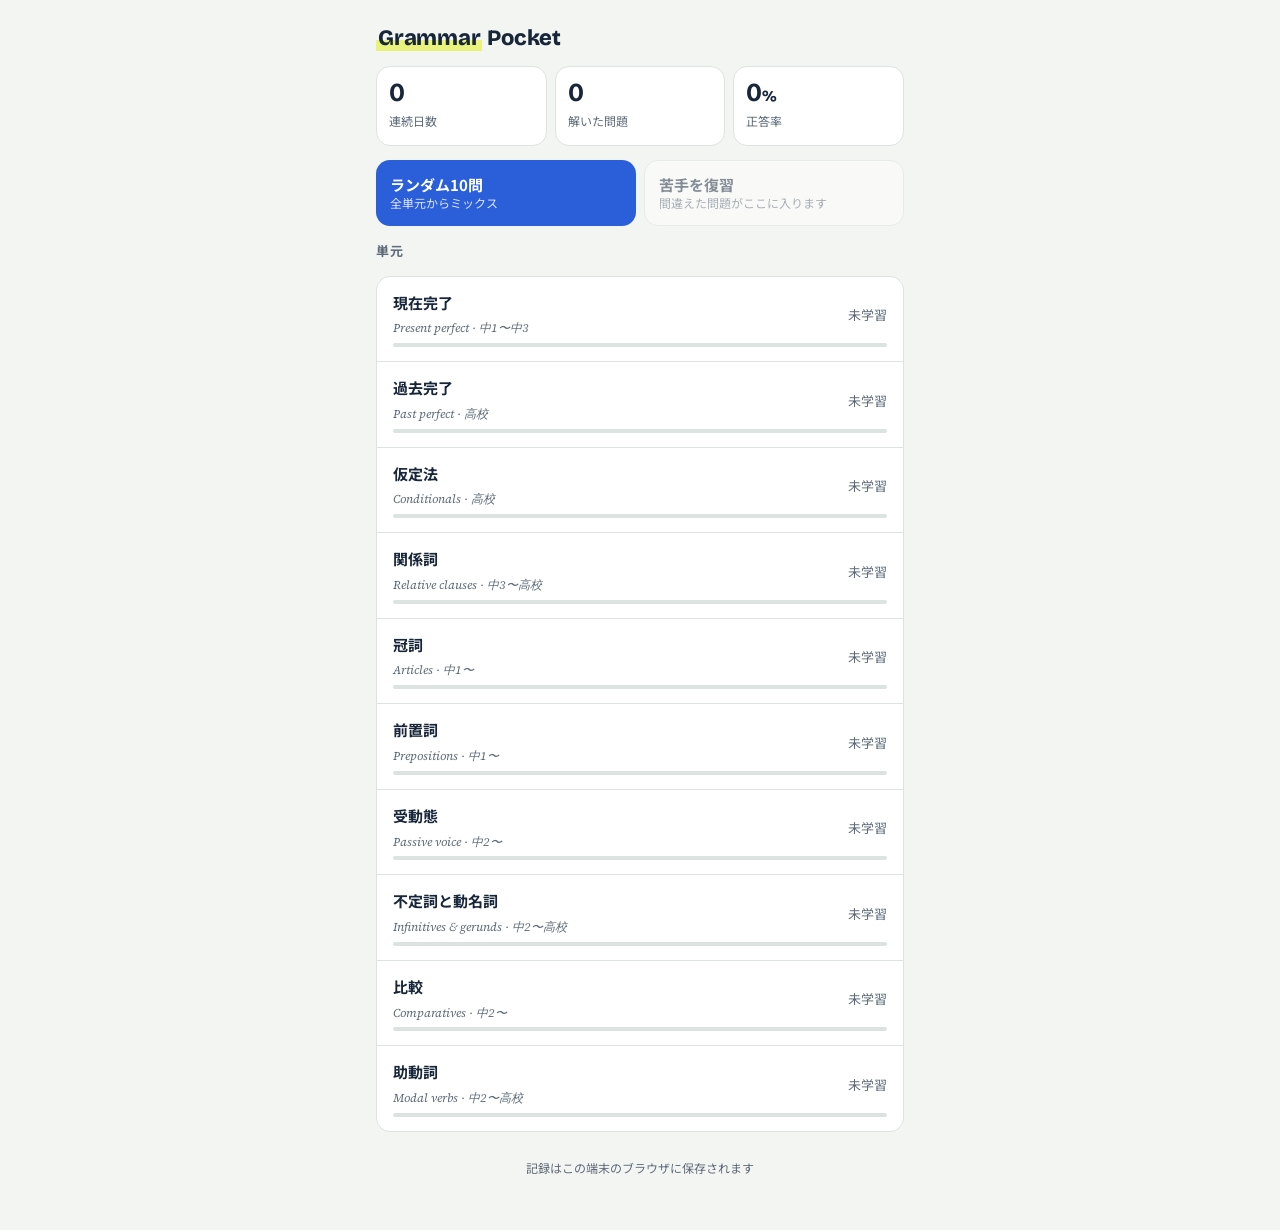
==== index.html @ bdac9055 "Add Grammar Pocket: iPhone English grammar study web app PWA with 10 grammar topics, lessons, 4-choi" ====
<!doctype html>
<html lang="ja">
<head>
<meta charset="utf-8">
<meta name="viewport" content="width=device-width, initial-scale=1, viewport-fit=cover">
<title>Grammar Pocket</title>
<meta name="claude:viewport-fit-sides" content="cover">
<meta name="apple-mobile-web-app-capable" content="yes">
<meta name="mobile-web-app-capable" content="yes">
<meta name="apple-mobile-web-app-status-bar-style" content="default">
<meta name="apple-mobile-web-app-title" content="Grammar">
<meta name="theme-color" content="#f3f5f2">
<link rel="manifest" href="manifest.webmanifest">
<link rel="apple-touch-icon" href="icons/icon-180.png">
<link rel="preconnect" href="https://fonts.googleapis.com">
<link rel="stylesheet" href="https://fonts.googleapis.com/css2?family=Bricolage+Grotesque:opsz,wght@12..96,600;12..96,800&family=Noto+Sans+JP:wght@400;500;700&family=Source+Serif+4:ital,wght@0,500;1,500&display=swap">
<style>
/* Layout: one narrow column, a notebook page — sticky top bar, stacked cards, thumb-sized answer buttons */
:root {
  --bg: #f3f5f2;
  --paper: #ffffff;
  --ink: #18263a;
  --muted: #5d6b78;
  --line: #dde3e0;
  --accent: #2b5fd9;
  --marker: #e9f27a;
  --ok: #1f8a4c;
  --ok-bg: #e3f4ea;
  --ng: #c23a32;
  --ng-bg: #fbe6e4;
  --font-display: "Bricolage Grotesque", "Avenir Next", system-ui, sans-serif;
  --font-body: "Noto Sans JP", "Hiragino Sans", "Hiragino Kaku Gothic ProN", system-ui, sans-serif;
  --font-example: "Source Serif 4", "Georgia", "Times New Roman", serif;
  --radius: 14px;
}
@media (prefers-color-scheme: dark) {
  :root:not([data-theme="light"]) {
    --bg: #11161d; --paper: #19212b; --ink: #e8edf2; --muted: #9aa8b5; --line: #2a3542;
    --accent: #7ea2ff; --marker: #5d6420; --ok: #5fd08f; --ok-bg: #173226; --ng: #ff8b80; --ng-bg: #3a1d1b;
    color-scheme: dark;
  }
}
:root[data-theme="dark"] {
  --bg: #11161d; --paper: #19212b; --ink: #e8edf2; --muted: #9aa8b5; --line: #2a3542;
  --accent: #7ea2ff; --marker: #5d6420; --ok: #5fd08f; --ok-bg: #173226; --ng: #ff8b80; --ng-bg: #3a1d1b;
  color-scheme: dark;
}
* { box-sizing: border-box; }
html, body { margin: 0; }
:root { padding-top: env(safe-area-inset-top, 0px); padding-bottom: env(safe-area-inset-bottom, 0px); }
body {
  background: var(--bg); color: var(--ink);
  font: 15px/1.65 var(--font-body);
  -webkit-text-size-adjust: 100%;
  -webkit-tap-highlight-color: transparent;
}
body::before {
  content: ""; position: fixed; inset: 0 0 auto; height: env(safe-area-inset-top, 0px); z-index: 10; background: var(--bg);
}
.wrap {
  max-width: 560px; margin: 0 auto;
  padding-left: max(16px, env(safe-area-inset-left, 0px));
  padding-right: max(16px, env(safe-area-inset-right, 0px));
  padding-block: 8px 40px;
}
header.bar {
  position: sticky; top: env(safe-area-inset-top, 0px); z-index: 5;
  background: var(--bg);
  display: flex; align-items: center; gap: 10px;
  padding-block: 12px 10px;
}
.brand { font-family: var(--font-display); font-weight: 800; font-size: 22px; letter-spacing: -0.01em; margin: 0; flex: 1; min-width: 0; }
.brand span { background: linear-gradient(transparent 58%, var(--marker) 58%); padding: 0 2px; }
button { font: inherit; color: inherit; cursor: pointer; }
button:focus-visible { outline: 3px solid var(--accent); outline-offset: 2px; }
.icon-btn {
  border: 1px solid var(--line); background: var(--paper); border-radius: 999px;
  height: 38px; min-width: 38px; padding: 0 14px; font-size: 14px; font-weight: 500;
}
h2 { font-family: var(--font-display); font-weight: 800; font-size: 26px; line-height: 1.2; margin: 0; text-wrap: balance; }
h3 { font-size: 13px; letter-spacing: 0.08em; text-transform: uppercase; color: var(--muted); margin: 0; font-weight: 700; }
.stack { display: flex; flex-direction: column; gap: 14px; }
.card { background: var(--paper); border: 1px solid var(--line); border-radius: var(--radius); padding: 16px; }

/* home */
.stats { display: grid; grid-template-columns: repeat(3, 1fr); gap: 8px; }
.stat { background: var(--paper); border: 1px solid var(--line); border-radius: var(--radius); padding: 12px; }
.stat b { display: block; font-family: var(--font-display); font-size: 26px; line-height: 1.1; font-variant-numeric: tabular-nums; }
.stat small { color: var(--muted); font-size: 12px; }
.actions { display: grid; grid-template-columns: 1fr 1fr; gap: 8px; }
.primary {
  border: 0; border-radius: var(--radius); padding: 14px; font-weight: 700; font-size: 15px;
  background: var(--accent); color: #fff; text-align: left; line-height: 1.35;
}
:root[data-theme="dark"] .primary { color: #0d1420; }
@media (prefers-color-scheme: dark) { :root:not([data-theme="light"]) .primary { color: #0d1420; } }
.primary small { display: block; font-weight: 400; font-size: 12px; opacity: 0.85; }
.secondary {
  border: 1px solid var(--line); border-radius: var(--radius); padding: 14px; font-weight: 700; font-size: 15px;
  background: var(--paper); text-align: left; line-height: 1.35;
}
.secondary small { display: block; font-weight: 400; font-size: 12px; color: var(--muted); }
.secondary:disabled { opacity: 0.5; cursor: default; }
.topics { display: flex; flex-direction: column; border: 1px solid var(--line); border-radius: var(--radius); background: var(--paper); overflow: hidden; }
.topic {
  display: grid; grid-template-columns: 1fr auto; gap: 4px 12px; align-items: center;
  border: 0; border-top: 1px solid var(--line); background: none; text-align: left; padding: 14px 16px;
}
.topic:first-child { border-top: 0; }
.topic .t { font-weight: 700; min-width: 0; }
.topic .en { color: var(--muted); font-size: 12px; font-family: var(--font-example); font-style: italic; }
.topic .score { font-variant-numeric: tabular-nums; font-size: 13px; color: var(--muted); grid-row: span 2; text-align: right; }
.meter { grid-column: 1 / -1; height: 4px; border-radius: 4px; background: var(--line); overflow: hidden; }
.meter i { display: block; height: 100%; background: var(--ok); }
.pill { display: inline-block; font-size: 11px; font-weight: 700; padding: 1px 8px; border-radius: 999px; background: var(--marker); color: var(--ink); margin-left: 6px; vertical-align: 2px; }

/* lesson */
.points { margin: 0; padding: 0; list-style: none; display: flex; flex-direction: column; gap: 12px; }
.points li { border-left: 3px solid var(--marker); padding-left: 12px; }
.ex { font-family: var(--font-example); font-size: 16px; display: block; margin-top: 2px; }
.ex em { font-style: normal; background: linear-gradient(transparent 60%, var(--marker) 60%); }
.ja { color: var(--muted); font-size: 13px; }

/* quiz */
.progress { display: flex; align-items: center; gap: 10px; font-size: 13px; color: var(--muted); font-variant-numeric: tabular-nums; }
.progress .meter { flex: 1; height: 6px; }
.progress .meter i { background: var(--accent); transition: width .3s; }
.question { font-family: var(--font-example); font-size: 21px; line-height: 1.5; margin: 0; }
.blank { display: inline-block; min-width: 3.2em; border-bottom: 2px solid var(--ink); text-align: center; }
.blank.filled { border-bottom-color: var(--ok); color: var(--ok); font-weight: 500; }
.choices { display: grid; gap: 8px; }
.choice {
  border: 1.5px solid var(--line); background: var(--paper); border-radius: var(--radius);
  padding: 14px 16px; text-align: left; font-size: 17px; font-family: var(--font-example);
  min-height: 52px; display: flex; align-items: center; gap: 12px;
}
.choice .k { font-family: var(--font-body); font-size: 12px; color: var(--muted); width: 18px; flex: none; }
.choice.correct { border-color: var(--ok); background: var(--ok-bg); }
.choice.wrong { border-color: var(--ng); background: var(--ng-bg); }
.choice:disabled { cursor: default; color: var(--ink); }
.feedback { border-radius: var(--radius); padding: 14px 16px; }
.feedback.ok { background: var(--ok-bg); }
.feedback.ng { background: var(--ng-bg); }
.feedback strong { display: block; margin-bottom: 4px; }
.feedback.ok strong { color: var(--ok); }
.feedback.ng strong { color: var(--ng); }
.row { display: flex; gap: 8px; flex-wrap: wrap; align-items: center; }
.speak { border: 1px solid var(--line); background: var(--paper); border-radius: 999px; padding: 6px 12px; font-size: 13px; display: inline-flex; gap: 6px; align-items: center; }
.speak svg { width: 14px; height: 14px; fill: currentColor; }
.next { width: 100%; }

/* result */
.big { font-family: var(--font-display); font-weight: 800; font-size: 64px; line-height: 1; font-variant-numeric: tabular-nums; }
.mistake { border-top: 1px solid var(--line); padding-top: 10px; }
.mistake:first-child { border-top: 0; padding-top: 0; }
.footer-note { color: var(--muted); font-size: 12px; text-align: center; }
@media (prefers-reduced-motion: reduce) { * { transition: none !important; } }
</style>
</head>
<body>
<div class="wrap">
  <header class="bar">
    <p class="brand"><span>Grammar</span> Pocket</p>
    <button class="icon-btn" id="homeBtn" hidden>ホーム</button>
  </header>
  <main id="app"></main>
</div>

<script>
// ---------- Content ----------
// q: "___" marks the blank. a: index of the correct choice.
const TOPICS = [
  {
    id: "perfect", title: "現在完了", en: "Present perfect", level: "中1〜中3",
    points: [
      ["形は <b>have / has + 過去分詞</b>。過去の出来事が「今」とつながっていることを表す。", "I <em>have lost</em> my key.", "鍵をなくしてしまった（今も無い）"],
      ["用法は3つ：<b>経験</b>（ever, never, ～times）、<b>継続</b>（for, since）、<b>完了</b>（just, already, yet）。", "She <em>has lived</em> here since 2020.", "2020年からずっとここに住んでいる"],
      ["yesterday, ago, last week など<b>過去の一点</b>を示す語とは一緒に使えない。", "I <em>finished</em> it yesterday.", "×I have finished it yesterday."],
      ["have been to = 行ったことがある / have gone to = 行ってしまって今ここにいない。", "He <em>has gone</em> to Paris.", "彼はパリへ行ってしまった"]
    ],
    qs: [
      { q: "I ___ to London three times.", c: ["have been", "went", "have gone", "am going"], a: 0, e: "three times は「経験」。経験は have been to。have gone to は「行ってしまった（今いない）」なので、主語が I だと不自然。" },
      { q: "She ___ here since 2020.", c: ["lives", "has lived", "lived", "is living"], a: 1, e: "since 2020（2020年から今まで）は「継続」。現在完了 has lived を使う。" },
      { q: "I ___ my homework yesterday.", c: ["have finished", "finished", "have finish", "finishing"], a: 1, e: "yesterday は過去の一点。現在完了とは一緒に使えないので過去形 finished。" },
      { q: "___ you ever seen a ghost?", c: ["Did", "Have", "Are", "Do"], a: 1, e: "ever + 過去分詞 seen は経験を尋ねる現在完了の疑問文。Have you ever ～?" },
      { q: "We have known each other ___ ten years.", c: ["since", "for", "during", "from"], a: 1, e: "for は「期間の長さ」（ten years）、since は「起点」（2015, last year）。" },
      { q: "He has just ___ lunch.", c: ["eat", "ate", "eaten", "eating"], a: 2, e: "have / has の後ろは過去分詞。eat - ate - eaten。" }
    ]
  },
  {
    id: "pastperfect", title: "過去完了", en: "Past perfect", level: "高校",
    points: [
      ["形は <b>had + 過去分詞</b>。過去のある時点より<b>さらに前</b>の出来事を表す。", "The train <em>had left</em> when I arrived.", "着いた時には電車はもう出ていた"],
      ["過去のある時点までの経験・継続にも使う。", "I <em>had never seen</em> snow until I was 20.", "20歳まで雪を見たことがなかった"],
      ["進行形 <b>had been ～ing</b> は、過去の時点まで続いていた動作。", "I <em>had been waiting</em> for an hour.", "1時間待ち続けていた"]
    ],
    qs: [
      { q: "When I arrived at the station, the train ___.", c: ["already left", "had already left", "has already left", "leaves"], a: 1, e: "「着いた（過去）」より前に電車が出ていた → 過去完了 had already left。" },
      { q: "She told me she ___ the movie before.", c: ["sees", "has seen", "had seen", "is seeing"], a: 2, e: "told（過去）の時点より前の経験なので had seen。主節が過去なので時制がずれる。" },
      { q: "I ___ sushi until I came to Japan.", c: ["have never eaten", "had never eaten", "am never eating", "never eat"], a: 1, e: "came（過去）の時点までの経験 → 過去完了。今を基準にする have never eaten は until I came と合わない。" },
      { q: "By the time he called, I ___ for an hour.", c: ["waited", "had been waiting", "have waited", "am waiting"], a: 1, e: "電話が来た時点まで1時間待ち続けていた → 過去完了進行形 had been waiting。" },
      { q: "I realized that I ___ my wallet at home.", c: ["leave", "had left", "have left", "am leaving"], a: 1, e: "気づいた（過去）より前に財布を置いてきた → had left。" }
    ]
  },
  {
    id: "subjunctive", title: "仮定法", en: "Conditionals", level: "高校",
    points: [
      ["<b>仮定法過去</b>：今の事実と反対。If + 過去形, would + 動詞の原形。be動詞は主語に関係なく were が基本。", "If I <em>were</em> rich, I <em>would travel</em> the world.", "もしお金持ちなら世界を旅するのに"],
      ["<b>仮定法過去完了</b>：過去の事実と反対。If + had + 過去分詞, would have + 過去分詞。", "If I <em>had studied</em>, I <em>would have passed</em>.", "勉強していたら合格していたのに"],
      ["<b>I wish</b> + 過去形 = 今そうだったらいいのに。", "I wish I <em>could</em> speak French.", "フランス語が話せたらいいのに"],
      ["実際に起こりうる条件は普通の現在形（直説法）。", "If it <em>rains</em> tomorrow, we will stay home.", "明日雨なら家にいる"]
    ],
    qs: [
      { q: "If I ___ rich, I would travel the world.", c: ["am", "were", "will be", "have been"], a: 1, e: "今の事実と反対の仮定 → 仮定法過去。be動詞は were を使う（口語では was もある）。" },
      { q: "If I had studied harder, I ___ the exam.", c: ["would pass", "would have passed", "will pass", "passed"], a: 1, e: "If節が had studied（仮定法過去完了）なので、主節は would have + 過去分詞。" },
      { q: "I wish I ___ speak French.", c: ["can", "could", "will", "am able"], a: 1, e: "I wish の後ろは時制を1つ過去にずらす。can → could。" },
      { q: "If it ___ tomorrow, we will cancel the picnic.", c: ["rains", "rained", "would rain", "had rained"], a: 0, e: "実際に起こりうる条件なので普通の条件文。時・条件の副詞節では未来でも現在形 rains。" },
      { q: "___ I you, I would accept the offer.", c: ["Were", "If", "Was", "Had"], a: 0, e: "If I were you の If を省略すると倒置して Were I you になる。" }
    ]
  },
  {
    id: "relative", title: "関係詞", en: "Relative clauses", level: "中3〜高校",
    points: [
      ["人には <b>who</b>、物には <b>which</b>、どちらにも <b>that</b>。", "The woman <em>who</em> lives next door is a doctor.", "隣に住む女性は医者だ"],
      ["所有を表すのは <b>whose</b>。", "I have a friend <em>whose</em> father is an actor.", "父親が俳優の友達がいる"],
      ["場所は <b>where</b>、時は <b>when</b>（関係副詞）。後ろが完全な文になる。", "This is the town <em>where</em> I was born.", "ここは私が生まれた町だ"],
      ["<b>what</b> は「～すること・もの」。先行詞を含むので前に名詞を置かない。", "<em>What</em> he said surprised everyone.", "彼が言ったことは皆を驚かせた"]
    ],
    qs: [
      { q: "This is the book ___ I bought yesterday.", c: ["who", "which", "where", "what"], a: 1, e: "先行詞 the book は物で、bought の目的語が欠けている → which（that も可）。" },
      { q: "The woman ___ lives next door is a doctor.", c: ["which", "who", "whom", "whose"], a: 1, e: "先行詞は人、lives の主語が欠けている → 主格の who。" },
      { q: "I have a friend ___ father is an actor.", c: ["who", "whose", "whom", "which"], a: 1, e: "「友達の父親」という所有関係 → whose。" },
      { q: "This is the town ___ I was born.", c: ["which", "where", "that", "when"], a: 1, e: "I was born は欠けのない文。場所を表す先行詞なので関係副詞 where（= in which）。" },
      { q: "___ he said surprised everyone.", c: ["That", "What", "Which", "Who"], a: 1, e: "先行詞がなく「彼が言ったこと」→ what。" }
    ]
  },
  {
    id: "articles", title: "冠詞", en: "Articles", level: "中1〜",
    points: [
      ["初めて話題に出る数えられる名詞の単数には <b>a / an</b>。母音の<b>音</b>で始まる語は an。", "I saw <em>an</em> elephant. / <em>an</em> hour / <em>a</em> university", "hour は h を発音しない、university は「ユ」で始まる"],
      ["話し手と聞き手の間で「どれか分かる」ものには <b>the</b>。一度出たもの・唯一のもの。", "I bought a car. <em>The</em> car is red.", "買った車は赤い"],
      ["楽器を演奏する時は the、交通手段の by や食事・スポーツには冠詞なし。", "play <em>the</em> piano / by bus / have lunch / play tennis", ""]
    ],
    qs: [
      { q: "I saw ___ elephant at the zoo.", c: ["a", "an", "the", "（なし）"], a: 1, e: "elephant は母音の音で始まり、初めて話題に出るので an。" },
      { q: "___ sun rises in the east.", c: ["A", "An", "The", "（なし）"], a: 2, e: "太陽は1つしかない → the。" },
      { q: "She plays ___ piano every day.", c: ["a", "the", "an", "（なし）"], a: 1, e: "楽器を演奏するときは play the piano。" },
      { q: "He goes to school by ___ bus.", c: ["a", "the", "（なし）", "an"], a: 2, e: "by + 交通手段は無冠詞：by bus, by train, by car。" },
      { q: "It takes ___ hour to get there.", c: ["a", "an", "the", "（なし）"], a: 1, e: "hour の h は発音しないので母音の音で始まる → an hour。" }
    ]
  },
  {
    id: "prepositions", title: "前置詞", en: "Prepositions", level: "中1〜",
    points: [
      ["時の at / on / in：<b>at</b> は時刻、<b>on</b> は日・曜日、<b>in</b> は月・年・季節。", "<em>at</em> 7:00 / <em>on</em> Monday / <em>in</em> 1995", ""],
      ["<b>by</b> は期限（～までに）、<b>until</b> は継続（～までずっと）。", "Finish it <em>by</em> Friday. / Stay <em>until</em> Friday.", "金曜までに終える／金曜までずっといる"],
      ["<b>in</b> + 時間 = 今から～後。", "I'll be back <em>in</em> ten minutes.", "10分後に戻る"]
    ],
    qs: [
      { q: "The meeting is ___ Monday.", c: ["in", "on", "at", "by"], a: 1, e: "曜日・日付には on。" },
      { q: "I was born ___ 1995.", c: ["on", "at", "in", "for"], a: 2, e: "年・月・季節には in。" },
      { q: "Please finish this ___ Friday.", c: ["until", "by", "in", "at"], a: 1, e: "「金曜までに（期限）」は by。until は「金曜までずっと（継続）」。" },
      { q: "She is good ___ cooking.", c: ["in", "at", "for", "with"], a: 1, e: "be good at ～ =「～が得意だ」。" },
      { q: "I'll be back ___ ten minutes.", c: ["after", "in", "on", "since"], a: 1, e: "今から10分後は in ten minutes。after は過去の文や「～の後」で使う。" }
    ]
  },
  {
    id: "passive", title: "受動態", en: "Passive voice", level: "中2〜",
    points: [
      ["形は <b>be動詞 + 過去分詞</b>。「～される」。時制は be動詞で表す。", "This bridge <em>was built</em> in 1990.", "この橋は1990年に建てられた"],
      ["助動詞の後は <b>be + 過去分詞</b>。", "The letter <em>will be sent</em> tomorrow.", "手紙は明日送られる"],
      ["by 以外の前置詞をとる表現もある。", "be covered <em>with</em> / be known <em>to</em> / be made <em>of</em>", ""]
    ],
    qs: [
      { q: "This bridge ___ in 1990.", c: ["built", "was built", "has built", "is building"], a: 1, e: "橋は「建てられた」側で、in 1990 は過去 → was built。" },
      { q: "English ___ all over the world.", c: ["speaks", "is spoken", "is speaking", "spoke"], a: 1, e: "英語は「話される」もの → is spoken。" },
      { q: "The room is ___ every day.", c: ["clean", "cleaned", "cleaning", "cleans"], a: 1, e: "be動詞 + 過去分詞で受動態 → is cleaned。" },
      { q: "The mountain is covered ___ snow.", c: ["by", "with", "of", "in"], a: 1, e: "be covered with ～ =「～で覆われている」。" },
      { q: "The letter will ___ tomorrow.", c: ["send", "be sent", "sent", "sending"], a: 1, e: "助動詞 will の後ろは原形 be、そこに過去分詞 → will be sent。" }
    ]
  },
  {
    id: "verbals", title: "不定詞と動名詞", en: "Infinitives & gerunds", level: "中2〜高校",
    points: [
      ["<b>動名詞だけ</b>をとる動詞：enjoy, finish, mind, avoid, give up など。", "I enjoy <em>watching</em> movies.", ""],
      ["<b>不定詞だけ</b>をとる動詞：want, decide, hope, plan, promise など（これからのこと）。", "She decided <em>to study</em> abroad.", ""],
      ["両方とるが意味が変わる：remember / forget + ～ing は「（過去に）したこと」、+ to do は「（これから）すること」。", "Don't forget <em>to lock</em> the door.", "忘れずに鍵をかけて"],
      ["stop ～ing は「～するのをやめる」、stop to do は「～するために立ち止まる」。", "He stopped <em>talking</em>.", "彼は話すのをやめた"]
    ],
    qs: [
      { q: "I enjoy ___ movies.", c: ["to watch", "watching", "watch", "watched"], a: 1, e: "enjoy の後ろは動名詞のみ → watching。" },
      { q: "She decided ___ abroad.", c: ["studying", "to study", "study", "studied"], a: 1, e: "decide の後ろは不定詞 → to study。" },
      { q: "I remember ___ him at the party last year.", c: ["to meet", "meeting", "meet", "met"], a: 1, e: "last year =「過去にしたこと」を覚えている → remember ～ing。" },
      { q: "Don't forget ___ the door when you leave.", c: ["locking", "to lock", "lock", "locked"], a: 1, e: "これからすること（鍵をかける）を忘れない → forget to do。" },
      { q: "He stopped ___ when the teacher came in.", c: ["talking", "to talk", "talk", "talked"], a: 0, e: "先生が来たので話すのを「やめた」→ stop talking。stop to talk だと「話すために立ち止まった」。" }
    ]
  },
  {
    id: "comparison", title: "比較", en: "Comparatives", level: "中2〜",
    points: [
      ["比較級は <b>-er / more</b>、最上級は <b>the -est / the most</b>。長い語は more / most。", "heavy → <em>heavier</em> → <em>the heaviest</em>", ""],
      ["<b>as + 原級 + as</b> =「同じくらい～」。", "He runs <em>as fast as</em> his brother.", "彼は兄と同じくらい速く走る"],
      ["<b>The + 比較級 ～, the + 比較級 …</b> =「～すればするほど…」。", "<em>The more</em> you practice, <em>the better</em> you get.", "練習するほど上手くなる"]
    ],
    qs: [
      { q: "This box is ___ than that one.", c: ["heavy", "heavier", "heaviest", "more heavy"], a: 1, e: "than があるので比較級。heavy は y を i に変えて heavier。" },
      { q: "She is ___ student in the class.", c: ["taller", "the tallest", "tallest", "most tall"], a: 1, e: "in the class（集団の中で一番）→ 最上級 the tallest。名詞の前では the が必要。" },
      { q: "This book is ___ interesting than that one.", c: ["more", "most", "much", "very"], a: 0, e: "interesting は長い語なので more interesting。" },
      { q: "He runs as fast ___ his brother.", c: ["than", "as", "like", "so"], a: 1, e: "as + 原級 + as の形。" },
      { q: "The ___ you practice, the better you get.", c: ["more", "most", "much", "many"], a: 0, e: "The + 比較級, the + 比較級 →「～すればするほど」。" }
    ]
  },
  {
    id: "modals", title: "助動詞", en: "Modal verbs", level: "中2〜高校",
    points: [
      ["<b>must</b> =「～しなければならない」、<b>don't have to</b> =「～する必要はない」。mustn't は「～してはいけない」。", "You <em>don't have to</em> come.", "来なくてもいい"],
      ["推量の <b>must</b> =「～に違いない」、<b>can't</b> =「～のはずがない」。", "He <em>must</em> be at home.", "家にいるに違いない"],
      ["<b>助動詞 + have + 過去分詞</b> で過去への推量・後悔。should have done =「～すべきだったのに」。", "You <em>should have told</em> me.", "言ってくれればよかったのに"]
    ],
    qs: [
      { q: "You ___ wear a seatbelt. It's the law.", c: ["must", "may", "might", "would"], a: 0, e: "法律で決まっている義務 → must。" },
      { q: "You ___ come if you don't want to.", c: ["mustn't", "don't have to", "can't", "shouldn't"], a: 1, e: "「来たくないなら来なくていい」→ 不必要の don't have to。mustn't は禁止。" },
      { q: "He ___ be at home. The lights are on.", c: ["must", "can't", "mustn't", "needn't"], a: 0, e: "電気がついている → 家にいるに違いない（推量の must）。" },
      { q: "She ___ have left already. Her bag is gone.", c: ["must", "can't", "should", "will"], a: 0, e: "バッグがない → もう帰ったに違いない。過去への推量 must have + 過去分詞。" },
      { q: "You ___ have told me earlier!", c: ["should", "must", "can", "will"], a: 0, e: "「もっと早く言うべきだったのに」→ should have + 過去分詞（後悔・非難）。" }
    ]
  }
];

// ---------- Storage (per device) ----------
const KEY = "grammar-pocket-v1";
function loadState() {
  try { const s = JSON.parse(localStorage.getItem(KEY)); if (s && s.topics) return s; } catch (e) {}
  return { topics: {}, wrong: [], answered: 0, correct: 0, days: [] };
}
function saveState() { try { localStorage.setItem(KEY, JSON.stringify(state)); } catch (e) {} }
let state = loadState();

const qid = (t, i) => t.id + ":" + i;
function findQ(id) { const [tid, i] = id.split(":"); const t = TOPICS.find(x => x.id === tid); return t && { topic: t, q: t.qs[+i], id }; }
function today() { const d = new Date(); return d.getFullYear() + "-" + (d.getMonth() + 1) + "-" + d.getDate(); }
function streak() {
  const set = new Set(state.days); let n = 0; const d = new Date();
  if (!set.has(today())) d.setDate(d.getDate() - 1);
  while (set.has(d.getFullYear() + "-" + (d.getMonth() + 1) + "-" + d.getDate())) { n++; d.setDate(d.getDate() - 1); }
  return n;
}
function shuffle(a) { a = a.slice(); for (let i = a.length - 1; i > 0; i--) { const j = Math.floor(Math.random() * (i + 1)); [a[i], a[j]] = [a[j], a[i]]; } return a; }
const esc = s => String(s).replace(/[&<>"]/g, ch => ({ "&": "&amp;", "<": "&lt;", ">": "&gt;", '"': "&quot;" }[ch]));

// ---------- Speech ----------
const canSpeak = "speechSynthesis" in window;
function speak(text) {
  if (!canSpeak) return;
  try {
    speechSynthesis.cancel();
    const u = new SpeechSynthesisUtterance(text);
    u.lang = "en-US"; u.rate = 0.9;
    const v = speechSynthesis.getVoices().find(v => v.lang === "en-US");
    if (v) u.voice = v;
    speechSynthesis.speak(u);
  } catch (e) {}
}
const speakIcon = '<svg viewBox="0 0 16 16" aria-hidden="true"><path d="M2 6h3l4-3v10l-4-3H2zM11 5.2a4 4 0 0 1 0 5.6l-.8-.8a2.8 2.8 0 0 0 0-4z"/></svg>';

// ---------- Views ----------
const app = document.getElementById("app");
const homeBtn = document.getElementById("homeBtn");
let quiz = null;

function render(html, showHome) {
  app.innerHTML = html;
  homeBtn.hidden = !showHome;
  window.scrollTo(0, 0);
}

function home() {
  quiz = null;
  const acc = state.answered ? Math.round(state.correct / state.answered * 100) : 0;
  const rows = TOPICS.map(t => {
    const s = state.topics[t.id];
    const best = s ? s.best : 0;
    const pct = Math.round(best / t.qs.length * 100);
    const done = best === t.qs.length;
    return `<button class="topic" data-topic="${t.id}">
      <span class="t">${t.title}${done ? '<span class="pill">満点</span>' : ""}</span>
      <span class="score">${s ? best + " / " + t.qs.length : "未学習"}</span>
      <span class="en">${t.en} · ${t.level}</span>
      <span class="meter"><i style="width:${pct}%"></i></span>
    </button>`;
  }).join("");
  render(`<div class="stack">
    <div class="stats">
      <div class="stat"><b>${streak()}</b><small>連続日数</small></div>
      <div class="stat"><b>${state.answered}</b><small>解いた問題</small></div>
      <div class="stat"><b>${acc}<span style="font-size:15px">%</span></b><small>正答率</small></div>
    </div>
    <div class="actions">
      <button class="primary" data-act="random">ランダム10問<small>全単元からミックス</small></button>
      <button class="secondary" data-act="review" ${state.wrong.length ? "" : "disabled"}>苦手を復習<small>${state.wrong.length ? state.wrong.length + "問たまっています" : "間違えた問題がここに入ります"}</small></button>
    </div>
    <h3>単元</h3>
    <div class="topics">${rows}</div>
    <p class="footer-note">記録はこの端末のブラウザに保存されます</p>
  </div>`, false);
}

function lesson(tid) {
  const t = TOPICS.find(x => x.id === tid);
  const pts = t.points.map(p => `<li>${p[0]}<span class="ex">${p[1]}</span>${p[2] ? `<span class="ja">${esc(p[2])}</span>` : ""}</li>`).join("");
  render(`<div class="stack">
    <div><h3>${t.en} · ${t.level}</h3><h2>${t.title}</h2></div>
    <div class="card"><ul class="points">${pts}</ul></div>
    <button class="primary" data-act="start" data-topic="${t.id}">クイズを始める<small>${t.qs.length}問 · 4択</small></button>
  </div>`, true);
}

function startQuiz(ids, label, topicId) {
  quiz = { items: ids.map(findQ).filter(Boolean), i: 0, score: 0, label, topicId, misses: [], picked: null };
  quiz.items.forEach(it => { it.order = shuffle(it.q.c.map((_, k) => k)); });
  question();
}

function sentence(q, fill) {
  const [a, b] = q.q.split("___");
  const blank = fill == null ? '<span class="blank">&nbsp;</span>' : `<span class="blank filled">${esc(fill)}</span>`;
  return esc(a) + blank + esc(b ?? "");
}
function fullSentence(q) { return q.q.replace("___", q.c[q.a].replace(/（なし）/, "")).replace(/\s+/g, " ").trim(); }

function question() {
  const it = quiz.items[quiz.i];
  const n = quiz.items.length;
  const answered = quiz.picked != null;
  const correct = answered && quiz.picked === it.q.a;
  const keys = ["A", "B", "C", "D"];
  const choices = it.order.map((k, pos) => {
    let cls = "choice";
    if (answered && k === it.q.a) cls += " correct";
    else if (answered && k === quiz.picked) cls += " wrong";
    return `<button class="${cls}" data-pick="${k}" ${answered ? "disabled" : ""}><span class="k">${keys[pos]}</span>${esc(it.q.c[k])}</button>`;
  }).join("");
  const fb = answered ? `<div class="feedback ${correct ? "ok" : "ng"}">
      <strong>${correct ? "正解" : "不正解 · 正解は " + esc(it.q.c[it.q.a])}</strong>${esc(it.q.e)}
    </div>
    <div class="row">${canSpeak ? `<button class="speak" data-act="speak">${speakIcon}例文を聞く</button>` : ""}
      <span class="ja">${it.topic.title}</span></div>
    <button class="primary next" data-act="next">${quiz.i + 1 < n ? "次の問題" : "結果を見る"}</button>` : "";
  render(`<div class="stack">
    <div class="progress"><span>${esc(quiz.label)}</span><span class="meter"><i style="width:${(quiz.i + (answered ? 1 : 0)) / n * 100}%"></i></span><span>${quiz.i + 1} / ${n}</span></div>
    <div class="card"><p class="question">${sentence(it.q, answered ? it.q.c[it.q.a] : null)}</p></div>
    <div class="choices">${choices}</div>
    ${fb}
  </div>`, true);
}

function pick(k) {
  const it = quiz.items[quiz.i];
  quiz.picked = k;
  const ok = k === it.q.a;
  state.answered++;
  if (ok) {
    state.correct++; quiz.score++;
    state.wrong = state.wrong.filter(x => x !== it.id);
  } else {
    quiz.misses.push(it);
    if (!state.wrong.includes(it.id)) state.wrong.push(it.id);
  }
  if (!state.days.includes(today())) state.days.push(today());
  state.days = state.days.slice(-400);
  saveState();
  question();
}

function next() {
  quiz.picked = null;
  quiz.i++;
  if (quiz.i < quiz.items.length) return question();
  result();
}

function result() {
  const n = quiz.items.length;
  if (quiz.topicId) {
    const s = state.topics[quiz.topicId] || { best: 0, plays: 0 };
    s.best = Math.max(s.best, quiz.score); s.plays++;
    state.topics[quiz.topicId] = s; saveState();
  }
  const msg = quiz.score === n ? "全問正解。この単元は身についています。" : quiz.score >= n * 0.6 ? "いい調子。間違えた問題は「苦手を復習」に入りました。" : "解説を読み直してから、もう一度挑戦しましょう。";
  const misses = quiz.misses.map(it => `<div class="mistake"><span class="ex">${sentence(it.q, it.q.c[it.q.a])}</span><span class="ja">${esc(it.q.e)}</span></div>`).join("");
  render(`<div class="stack">
    <div><h3>${esc(quiz.label)}</h3><h2>結果</h2></div>
    <div class="card"><div class="big">${quiz.score}<span style="font-size:28px"> / ${n}</span></div><p style="margin:8px 0 0">${msg}</p></div>
    ${misses ? `<h3>間違えた問題</h3><div class="card stack">${misses}</div>` : ""}
    <div class="actions">
      <button class="primary" data-act="retry">もう一度</button>
      <button class="secondary" data-act="home">ホームへ</button>
    </div>
  </div>`, true);
  quiz.retryIds = quiz.items.map(it => it.id);
}

// ---------- Events ----------
app.addEventListener("click", e => {
  const b = e.target.closest("button");
  if (!b) return;
  if (b.dataset.pick != null) return pick(+b.dataset.pick);
  const act = b.dataset.act;
  if (!act && b.dataset.topic) return lesson(b.dataset.topic);
  if (act === "start") { const t = TOPICS.find(x => x.id === b.dataset.topic); return startQuiz(shuffle(t.qs.map((_, i) => qid(t, i))), t.title, t.id); }
  if (act === "random") return startQuiz(shuffle(TOPICS.flatMap(t => t.qs.map((_, i) => qid(t, i)))).slice(0, 10), "ランダム10問");
  if (act === "review") return startQuiz(shuffle(state.wrong).slice(0, 10), "苦手を復習");
  if (act === "next") return next();
  if (act === "speak") return speak(fullSentence(quiz.items[quiz.i].q));
  if (act === "retry") { const { retryIds, label, topicId } = quiz; return startQuiz(shuffle(retryIds), label, topicId); }
  if (act === "home") return home();
});
homeBtn.addEventListener("click", home);

// Offline support when hosted as a standalone site (e.g. GitHub Pages)
if ("serviceWorker" in navigator && location.protocol === "https:" && !/claude/.test(location.hostname)) {
  try { navigator.serviceWorker.register("sw.js").catch(() => {}); } catch (e) {}
}

home();
</script>
</body>
</html>
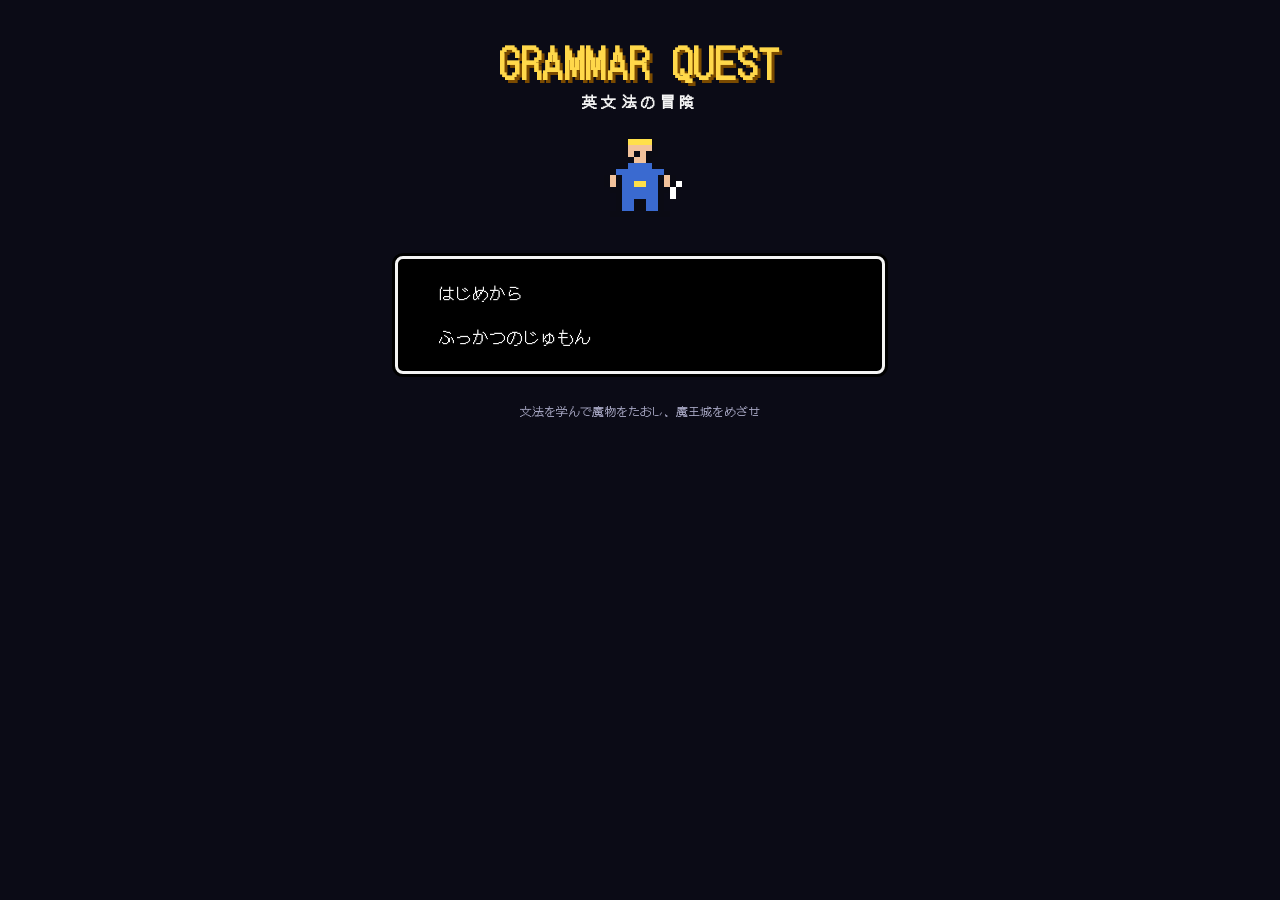
==== commit c27661b8: "Turn the app into Grammar Quest, a pixel-art grammar RPG World map of grammar areas with normal batt" ====
--- a/index.html
+++ b/index.html
@@ -3,526 +3,23 @@
 <head>
 <meta charset="utf-8">
 <meta name="viewport" content="width=device-width, initial-scale=1, viewport-fit=cover">
-<title>Grammar Pocket</title>
+<title>Grammar Quest</title>
 <meta name="claude:viewport-fit-sides" content="cover">
 <meta name="apple-mobile-web-app-capable" content="yes">
 <meta name="mobile-web-app-capable" content="yes">
-<meta name="apple-mobile-web-app-status-bar-style" content="default">
-<meta name="apple-mobile-web-app-title" content="Grammar">
-<meta name="theme-color" content="#f3f5f2">
+<meta name="apple-mobile-web-app-status-bar-style" content="black">
+<meta name="apple-mobile-web-app-title" content="Grammar Quest">
+<meta name="theme-color" content="#0b0b16">
 <link rel="manifest" href="manifest.webmanifest">
 <link rel="apple-touch-icon" href="icons/icon-180.png">
 <link rel="preconnect" href="https://fonts.googleapis.com">
-<link rel="stylesheet" href="https://fonts.googleapis.com/css2?family=Bricolage+Grotesque:opsz,wght@12..96,600;12..96,800&family=Noto+Sans+JP:wght@400;500;700&family=Source+Serif+4:ital,wght@0,500;1,500&display=swap">
-<style>
-/* Layout: one narrow column, a notebook page — sticky top bar, stacked cards, thumb-sized answer buttons */
-:root {
-  --bg: #f3f5f2;
-  --paper: #ffffff;
-  --ink: #18263a;
-  --muted: #5d6b78;
-  --line: #dde3e0;
-  --accent: #2b5fd9;
-  --marker: #e9f27a;
-  --ok: #1f8a4c;
-  --ok-bg: #e3f4ea;
-  --ng: #c23a32;
-  --ng-bg: #fbe6e4;
-  --font-display: "Bricolage Grotesque", "Avenir Next", system-ui, sans-serif;
-  --font-body: "Noto Sans JP", "Hiragino Sans", "Hiragino Kaku Gothic ProN", system-ui, sans-serif;
-  --font-example: "Source Serif 4", "Georgia", "Times New Roman", serif;
-  --radius: 14px;
-}
-@media (prefers-color-scheme: dark) {
-  :root:not([data-theme="light"]) {
-    --bg: #11161d; --paper: #19212b; --ink: #e8edf2; --muted: #9aa8b5; --line: #2a3542;
-    --accent: #7ea2ff; --marker: #5d6420; --ok: #5fd08f; --ok-bg: #173226; --ng: #ff8b80; --ng-bg: #3a1d1b;
-    color-scheme: dark;
-  }
-}
-:root[data-theme="dark"] {
-  --bg: #11161d; --paper: #19212b; --ink: #e8edf2; --muted: #9aa8b5; --line: #2a3542;
-  --accent: #7ea2ff; --marker: #5d6420; --ok: #5fd08f; --ok-bg: #173226; --ng: #ff8b80; --ng-bg: #3a1d1b;
-  color-scheme: dark;
-}
-* { box-sizing: border-box; }
-html, body { margin: 0; }
-:root { padding-top: env(safe-area-inset-top, 0px); padding-bottom: env(safe-area-inset-bottom, 0px); }
-body {
-  background: var(--bg); color: var(--ink);
-  font: 15px/1.65 var(--font-body);
-  -webkit-text-size-adjust: 100%;
-  -webkit-tap-highlight-color: transparent;
-}
-body::before {
-  content: ""; position: fixed; inset: 0 0 auto; height: env(safe-area-inset-top, 0px); z-index: 10; background: var(--bg);
-}
-.wrap {
-  max-width: 560px; margin: 0 auto;
-  padding-left: max(16px, env(safe-area-inset-left, 0px));
-  padding-right: max(16px, env(safe-area-inset-right, 0px));
-  padding-block: 8px 40px;
-}
-header.bar {
-  position: sticky; top: env(safe-area-inset-top, 0px); z-index: 5;
-  background: var(--bg);
-  display: flex; align-items: center; gap: 10px;
-  padding-block: 12px 10px;
-}
-.brand { font-family: var(--font-display); font-weight: 800; font-size: 22px; letter-spacing: -0.01em; margin: 0; flex: 1; min-width: 0; }
-.brand span { background: linear-gradient(transparent 58%, var(--marker) 58%); padding: 0 2px; }
-button { font: inherit; color: inherit; cursor: pointer; }
-button:focus-visible { outline: 3px solid var(--accent); outline-offset: 2px; }
-.icon-btn {
-  border: 1px solid var(--line); background: var(--paper); border-radius: 999px;
-  height: 38px; min-width: 38px; padding: 0 14px; font-size: 14px; font-weight: 500;
-}
-h2 { font-family: var(--font-display); font-weight: 800; font-size: 26px; line-height: 1.2; margin: 0; text-wrap: balance; }
-h3 { font-size: 13px; letter-spacing: 0.08em; text-transform: uppercase; color: var(--muted); margin: 0; font-weight: 700; }
-.stack { display: flex; flex-direction: column; gap: 14px; }
-.card { background: var(--paper); border: 1px solid var(--line); border-radius: var(--radius); padding: 16px; }
-
-/* home */
-.stats { display: grid; grid-template-columns: repeat(3, 1fr); gap: 8px; }
-.stat { background: var(--paper); border: 1px solid var(--line); border-radius: var(--radius); padding: 12px; }
-.stat b { display: block; font-family: var(--font-display); font-size: 26px; line-height: 1.1; font-variant-numeric: tabular-nums; }
-.stat small { color: var(--muted); font-size: 12px; }
-.actions { display: grid; grid-template-columns: 1fr 1fr; gap: 8px; }
-.primary {
-  border: 0; border-radius: var(--radius); padding: 14px; font-weight: 700; font-size: 15px;
-  background: var(--accent); color: #fff; text-align: left; line-height: 1.35;
-}
-:root[data-theme="dark"] .primary { color: #0d1420; }
-@media (prefers-color-scheme: dark) { :root:not([data-theme="light"]) .primary { color: #0d1420; } }
-.primary small { display: block; font-weight: 400; font-size: 12px; opacity: 0.85; }
-.secondary {
-  border: 1px solid var(--line); border-radius: var(--radius); padding: 14px; font-weight: 700; font-size: 15px;
-  background: var(--paper); text-align: left; line-height: 1.35;
-}
-.secondary small { display: block; font-weight: 400; font-size: 12px; color: var(--muted); }
-.secondary:disabled { opacity: 0.5; cursor: default; }
-.topics { display: flex; flex-direction: column; border: 1px solid var(--line); border-radius: var(--radius); background: var(--paper); overflow: hidden; }
-.topic {
-  display: grid; grid-template-columns: 1fr auto; gap: 4px 12px; align-items: center;
-  border: 0; border-top: 1px solid var(--line); background: none; text-align: left; padding: 14px 16px;
-}
-.topic:first-child { border-top: 0; }
-.topic .t { font-weight: 700; min-width: 0; }
-.topic .en { color: var(--muted); font-size: 12px; font-family: var(--font-example); font-style: italic; }
-.topic .score { font-variant-numeric: tabular-nums; font-size: 13px; color: var(--muted); grid-row: span 2; text-align: right; }
-.meter { grid-column: 1 / -1; height: 4px; border-radius: 4px; background: var(--line); overflow: hidden; }
-.meter i { display: block; height: 100%; background: var(--ok); }
-.pill { display: inline-block; font-size: 11px; font-weight: 700; padding: 1px 8px; border-radius: 999px; background: var(--marker); color: var(--ink); margin-left: 6px; vertical-align: 2px; }
-
-/* lesson */
-.points { margin: 0; padding: 0; list-style: none; display: flex; flex-direction: column; gap: 12px; }
-.points li { border-left: 3px solid var(--marker); padding-left: 12px; }
-.ex { font-family: var(--font-example); font-size: 16px; display: block; margin-top: 2px; }
-.ex em { font-style: normal; background: linear-gradient(transparent 60%, var(--marker) 60%); }
-.ja { color: var(--muted); font-size: 13px; }
-
-/* quiz */
-.progress { display: flex; align-items: center; gap: 10px; font-size: 13px; color: var(--muted); font-variant-numeric: tabular-nums; }
-.progress .meter { flex: 1; height: 6px; }
-.progress .meter i { background: var(--accent); transition: width .3s; }
-.question { font-family: var(--font-example); font-size: 21px; line-height: 1.5; margin: 0; }
-.blank { display: inline-block; min-width: 3.2em; border-bottom: 2px solid var(--ink); text-align: center; }
-.blank.filled { border-bottom-color: var(--ok); color: var(--ok); font-weight: 500; }
-.choices { display: grid; gap: 8px; }
-.choice {
-  border: 1.5px solid var(--line); background: var(--paper); border-radius: var(--radius);
-  padding: 14px 16px; text-align: left; font-size: 17px; font-family: var(--font-example);
-  min-height: 52px; display: flex; align-items: center; gap: 12px;
-}
-.choice .k { font-family: var(--font-body); font-size: 12px; color: var(--muted); width: 18px; flex: none; }
-.choice.correct { border-color: var(--ok); background: var(--ok-bg); }
-.choice.wrong { border-color: var(--ng); background: var(--ng-bg); }
-.choice:disabled { cursor: default; color: var(--ink); }
-.feedback { border-radius: var(--radius); padding: 14px 16px; }
-.feedback.ok { background: var(--ok-bg); }
-.feedback.ng { background: var(--ng-bg); }
-.feedback strong { display: block; margin-bottom: 4px; }
-.feedback.ok strong { color: var(--ok); }
-.feedback.ng strong { color: var(--ng); }
-.row { display: flex; gap: 8px; flex-wrap: wrap; align-items: center; }
-.speak { border: 1px solid var(--line); background: var(--paper); border-radius: 999px; padding: 6px 12px; font-size: 13px; display: inline-flex; gap: 6px; align-items: center; }
-.speak svg { width: 14px; height: 14px; fill: currentColor; }
-.next { width: 100%; }
-
-/* result */
-.big { font-family: var(--font-display); font-weight: 800; font-size: 64px; line-height: 1; font-variant-numeric: tabular-nums; }
-.mistake { border-top: 1px solid var(--line); padding-top: 10px; }
-.mistake:first-child { border-top: 0; padding-top: 0; }
-.footer-note { color: var(--muted); font-size: 12px; text-align: center; }
-@media (prefers-reduced-motion: reduce) { * { transition: none !important; } }
-</style>
+<link rel="stylesheet" href="https://fonts.googleapis.com/css2?family=DotGothic16&display=swap">
+<link rel="stylesheet" href="css/game.css">
 </head>
 <body>
-<div class="wrap">
-  <header class="bar">
-    <p class="brand"><span>Grammar</span> Pocket</p>
-    <button class="icon-btn" id="homeBtn" hidden>ホーム</button>
-  </header>
-  <main id="app"></main>
-</div>
-
-<script>
-// ---------- Content ----------
-// q: "___" marks the blank. a: index of the correct choice.
-const TOPICS = [
-  {
-    id: "perfect", title: "現在完了", en: "Present perfect", level: "中1〜中3",
-    points: [
-      ["形は <b>have / has + 過去分詞</b>。過去の出来事が「今」とつながっていることを表す。", "I <em>have lost</em> my key.", "鍵をなくしてしまった（今も無い）"],
-      ["用法は3つ：<b>経験</b>（ever, never, ～times）、<b>継続</b>（for, since）、<b>完了</b>（just, already, yet）。", "She <em>has lived</em> here since 2020.", "2020年からずっとここに住んでいる"],
-      ["yesterday, ago, last week など<b>過去の一点</b>を示す語とは一緒に使えない。", "I <em>finished</em> it yesterday.", "×I have finished it yesterday."],
-      ["have been to = 行ったことがある / have gone to = 行ってしまって今ここにいない。", "He <em>has gone</em> to Paris.", "彼はパリへ行ってしまった"]
-    ],
-    qs: [
-      { q: "I ___ to London three times.", c: ["have been", "went", "have gone", "am going"], a: 0, e: "three times は「経験」。経験は have been to。have gone to は「行ってしまった（今いない）」なので、主語が I だと不自然。" },
-      { q: "She ___ here since 2020.", c: ["lives", "has lived", "lived", "is living"], a: 1, e: "since 2020（2020年から今まで）は「継続」。現在完了 has lived を使う。" },
-      { q: "I ___ my homework yesterday.", c: ["have finished", "finished", "have finish", "finishing"], a: 1, e: "yesterday は過去の一点。現在完了とは一緒に使えないので過去形 finished。" },
-      { q: "___ you ever seen a ghost?", c: ["Did", "Have", "Are", "Do"], a: 1, e: "ever + 過去分詞 seen は経験を尋ねる現在完了の疑問文。Have you ever ～?" },
-      { q: "We have known each other ___ ten years.", c: ["since", "for", "during", "from"], a: 1, e: "for は「期間の長さ」（ten years）、since は「起点」（2015, last year）。" },
-      { q: "He has just ___ lunch.", c: ["eat", "ate", "eaten", "eating"], a: 2, e: "have / has の後ろは過去分詞。eat - ate - eaten。" }
-    ]
-  },
-  {
-    id: "pastperfect", title: "過去完了", en: "Past perfect", level: "高校",
-    points: [
-      ["形は <b>had + 過去分詞</b>。過去のある時点より<b>さらに前</b>の出来事を表す。", "The train <em>had left</em> when I arrived.", "着いた時には電車はもう出ていた"],
-      ["過去のある時点までの経験・継続にも使う。", "I <em>had never seen</em> snow until I was 20.", "20歳まで雪を見たことがなかった"],
-      ["進行形 <b>had been ～ing</b> は、過去の時点まで続いていた動作。", "I <em>had been waiting</em> for an hour.", "1時間待ち続けていた"]
-    ],
-    qs: [
-      { q: "When I arrived at the station, the train ___.", c: ["already left", "had already left", "has already left", "leaves"], a: 1, e: "「着いた（過去）」より前に電車が出ていた → 過去完了 had already left。" },
-      { q: "She told me she ___ the movie before.", c: ["sees", "has seen", "had seen", "is seeing"], a: 2, e: "told（過去）の時点より前の経験なので had seen。主節が過去なので時制がずれる。" },
-      { q: "I ___ sushi until I came to Japan.", c: ["have never eaten", "had never eaten", "am never eating", "never eat"], a: 1, e: "came（過去）の時点までの経験 → 過去完了。今を基準にする have never eaten は until I came と合わない。" },
-      { q: "By the time he called, I ___ for an hour.", c: ["waited", "had been waiting", "have waited", "am waiting"], a: 1, e: "電話が来た時点まで1時間待ち続けていた → 過去完了進行形 had been waiting。" },
-      { q: "I realized that I ___ my wallet at home.", c: ["leave", "had left", "have left", "am leaving"], a: 1, e: "気づいた（過去）より前に財布を置いてきた → had left。" }
-    ]
-  },
-  {
-    id: "subjunctive", title: "仮定法", en: "Conditionals", level: "高校",
-    points: [
-      ["<b>仮定法過去</b>：今の事実と反対。If + 過去形, would + 動詞の原形。be動詞は主語に関係なく were が基本。", "If I <em>were</em> rich, I <em>would travel</em> the world.", "もしお金持ちなら世界を旅するのに"],
-      ["<b>仮定法過去完了</b>：過去の事実と反対。If + had + 過去分詞, would have + 過去分詞。", "If I <em>had studied</em>, I <em>would have passed</em>.", "勉強していたら合格していたのに"],
-      ["<b>I wish</b> + 過去形 = 今そうだったらいいのに。", "I wish I <em>could</em> speak French.", "フランス語が話せたらいいのに"],
-      ["実際に起こりうる条件は普通の現在形（直説法）。", "If it <em>rains</em> tomorrow, we will stay home.", "明日雨なら家にいる"]
-    ],
-    qs: [
-      { q: "If I ___ rich, I would travel the world.", c: ["am", "were", "will be", "have been"], a: 1, e: "今の事実と反対の仮定 → 仮定法過去。be動詞は were を使う（口語では was もある）。" },
-      { q: "If I had studied harder, I ___ the exam.", c: ["would pass", "would have passed", "will pass", "passed"], a: 1, e: "If節が had studied（仮定法過去完了）なので、主節は would have + 過去分詞。" },
-      { q: "I wish I ___ speak French.", c: ["can", "could", "will", "am able"], a: 1, e: "I wish の後ろは時制を1つ過去にずらす。can → could。" },
-      { q: "If it ___ tomorrow, we will cancel the picnic.", c: ["rains", "rained", "would rain", "had rained"], a: 0, e: "実際に起こりうる条件なので普通の条件文。時・条件の副詞節では未来でも現在形 rains。" },
-      { q: "___ I you, I would accept the offer.", c: ["Were", "If", "Was", "Had"], a: 0, e: "If I were you の If を省略すると倒置して Were I you になる。" }
-    ]
-  },
-  {
-    id: "relative", title: "関係詞", en: "Relative clauses", level: "中3〜高校",
-    points: [
-      ["人には <b>who</b>、物には <b>which</b>、どちらにも <b>that</b>。", "The woman <em>who</em> lives next door is a doctor.", "隣に住む女性は医者だ"],
-      ["所有を表すのは <b>whose</b>。", "I have a friend <em>whose</em> father is an actor.", "父親が俳優の友達がいる"],
-      ["場所は <b>where</b>、時は <b>when</b>（関係副詞）。後ろが完全な文になる。", "This is the town <em>where</em> I was born.", "ここは私が生まれた町だ"],
-      ["<b>what</b> は「～すること・もの」。先行詞を含むので前に名詞を置かない。", "<em>What</em> he said surprised everyone.", "彼が言ったことは皆を驚かせた"]
-    ],
-    qs: [
-      { q: "This is the book ___ I bought yesterday.", c: ["who", "which", "where", "what"], a: 1, e: "先行詞 the book は物で、bought の目的語が欠けている → which（that も可）。" },
-      { q: "The woman ___ lives next door is a doctor.", c: ["which", "who", "whom", "whose"], a: 1, e: "先行詞は人、lives の主語が欠けている → 主格の who。" },
-      { q: "I have a friend ___ father is an actor.", c: ["who", "whose", "whom", "which"], a: 1, e: "「友達の父親」という所有関係 → whose。" },
-      { q: "This is the town ___ I was born.", c: ["which", "where", "that", "when"], a: 1, e: "I was born は欠けのない文。場所を表す先行詞なので関係副詞 where（= in which）。" },
-      { q: "___ he said surprised everyone.", c: ["That", "What", "Which", "Who"], a: 1, e: "先行詞がなく「彼が言ったこと」→ what。" }
-    ]
-  },
-  {
-    id: "articles", title: "冠詞", en: "Articles", level: "中1〜",
-    points: [
-      ["初めて話題に出る数えられる名詞の単数には <b>a / an</b>。母音の<b>音</b>で始まる語は an。", "I saw <em>an</em> elephant. / <em>an</em> hour / <em>a</em> university", "hour は h を発音しない、university は「ユ」で始まる"],
-      ["話し手と聞き手の間で「どれか分かる」ものには <b>the</b>。一度出たもの・唯一のもの。", "I bought a car. <em>The</em> car is red.", "買った車は赤い"],
-      ["楽器を演奏する時は the、交通手段の by や食事・スポーツには冠詞なし。", "play <em>the</em> piano / by bus / have lunch / play tennis", ""]
-    ],
-    qs: [
-      { q: "I saw ___ elephant at the zoo.", c: ["a", "an", "the", "（なし）"], a: 1, e: "elephant は母音の音で始まり、初めて話題に出るので an。" },
-      { q: "___ sun rises in the east.", c: ["A", "An", "The", "（なし）"], a: 2, e: "太陽は1つしかない → the。" },
-      { q: "She plays ___ piano every day.", c: ["a", "the", "an", "（なし）"], a: 1, e: "楽器を演奏するときは play the piano。" },
-      { q: "He goes to school by ___ bus.", c: ["a", "the", "（なし）", "an"], a: 2, e: "by + 交通手段は無冠詞：by bus, by train, by car。" },
-      { q: "It takes ___ hour to get there.", c: ["a", "an", "the", "（なし）"], a: 1, e: "hour の h は発音しないので母音の音で始まる → an hour。" }
-    ]
-  },
-  {
-    id: "prepositions", title: "前置詞", en: "Prepositions", level: "中1〜",
-    points: [
-      ["時の at / on / in：<b>at</b> は時刻、<b>on</b> は日・曜日、<b>in</b> は月・年・季節。", "<em>at</em> 7:00 / <em>on</em> Monday / <em>in</em> 1995", ""],
-      ["<b>by</b> は期限（～までに）、<b>until</b> は継続（～までずっと）。", "Finish it <em>by</em> Friday. / Stay <em>until</em> Friday.", "金曜までに終える／金曜までずっといる"],
-      ["<b>in</b> + 時間 = 今から～後。", "I'll be back <em>in</em> ten minutes.", "10分後に戻る"]
-    ],
-    qs: [
-      { q: "The meeting is ___ Monday.", c: ["in", "on", "at", "by"], a: 1, e: "曜日・日付には on。" },
-      { q: "I was born ___ 1995.", c: ["on", "at", "in", "for"], a: 2, e: "年・月・季節には in。" },
-      { q: "Please finish this ___ Friday.", c: ["until", "by", "in", "at"], a: 1, e: "「金曜までに（期限）」は by。until は「金曜までずっと（継続）」。" },
-      { q: "She is good ___ cooking.", c: ["in", "at", "for", "with"], a: 1, e: "be good at ～ =「～が得意だ」。" },
-      { q: "I'll be back ___ ten minutes.", c: ["after", "in", "on", "since"], a: 1, e: "今から10分後は in ten minutes。after は過去の文や「～の後」で使う。" }
-    ]
-  },
-  {
-    id: "passive", title: "受動態", en: "Passive voice", level: "中2〜",
-    points: [
-      ["形は <b>be動詞 + 過去分詞</b>。「～される」。時制は be動詞で表す。", "This bridge <em>was built</em> in 1990.", "この橋は1990年に建てられた"],
-      ["助動詞の後は <b>be + 過去分詞</b>。", "The letter <em>will be sent</em> tomorrow.", "手紙は明日送られる"],
-      ["by 以外の前置詞をとる表現もある。", "be covered <em>with</em> / be known <em>to</em> / be made <em>of</em>", ""]
-    ],
-    qs: [
-      { q: "This bridge ___ in 1990.", c: ["built", "was built", "has built", "is building"], a: 1, e: "橋は「建てられた」側で、in 1990 は過去 → was built。" },
-      { q: "English ___ all over the world.", c: ["speaks", "is spoken", "is speaking", "spoke"], a: 1, e: "英語は「話される」もの → is spoken。" },
-      { q: "The room is ___ every day.", c: ["clean", "cleaned", "cleaning", "cleans"], a: 1, e: "be動詞 + 過去分詞で受動態 → is cleaned。" },
-      { q: "The mountain is covered ___ snow.", c: ["by", "with", "of", "in"], a: 1, e: "be covered with ～ =「～で覆われている」。" },
-      { q: "The letter will ___ tomorrow.", c: ["send", "be sent", "sent", "sending"], a: 1, e: "助動詞 will の後ろは原形 be、そこに過去分詞 → will be sent。" }
-    ]
-  },
-  {
-    id: "verbals", title: "不定詞と動名詞", en: "Infinitives & gerunds", level: "中2〜高校",
-    points: [
-      ["<b>動名詞だけ</b>をとる動詞：enjoy, finish, mind, avoid, give up など。", "I enjoy <em>watching</em> movies.", ""],
-      ["<b>不定詞だけ</b>をとる動詞：want, decide, hope, plan, promise など（これからのこと）。", "She decided <em>to study</em> abroad.", ""],
-      ["両方とるが意味が変わる：remember / forget + ～ing は「（過去に）したこと」、+ to do は「（これから）すること」。", "Don't forget <em>to lock</em> the door.", "忘れずに鍵をかけて"],
-      ["stop ～ing は「～するのをやめる」、stop to do は「～するために立ち止まる」。", "He stopped <em>talking</em>.", "彼は話すのをやめた"]
-    ],
-    qs: [
-      { q: "I enjoy ___ movies.", c: ["to watch", "watching", "watch", "watched"], a: 1, e: "enjoy の後ろは動名詞のみ → watching。" },
-      { q: "She decided ___ abroad.", c: ["studying", "to study", "study", "studied"], a: 1, e: "decide の後ろは不定詞 → to study。" },
-      { q: "I remember ___ him at the party last year.", c: ["to meet", "meeting", "meet", "met"], a: 1, e: "last year =「過去にしたこと」を覚えている → remember ～ing。" },
-      { q: "Don't forget ___ the door when you leave.", c: ["locking", "to lock", "lock", "locked"], a: 1, e: "これからすること（鍵をかける）を忘れない → forget to do。" },
-      { q: "He stopped ___ when the teacher came in.", c: ["talking", "to talk", "talk", "talked"], a: 0, e: "先生が来たので話すのを「やめた」→ stop talking。stop to talk だと「話すために立ち止まった」。" }
-    ]
-  },
-  {
-    id: "comparison", title: "比較", en: "Comparatives", level: "中2〜",
-    points: [
-      ["比較級は <b>-er / more</b>、最上級は <b>the -est / the most</b>。長い語は more / most。", "heavy → <em>heavier</em> → <em>the heaviest</em>", ""],
-      ["<b>as + 原級 + as</b> =「同じくらい～」。", "He runs <em>as fast as</em> his brother.", "彼は兄と同じくらい速く走る"],
-      ["<b>The + 比較級 ～, the + 比較級 …</b> =「～すればするほど…」。", "<em>The more</em> you practice, <em>the better</em> you get.", "練習するほど上手くなる"]
-    ],
-    qs: [
-      { q: "This box is ___ than that one.", c: ["heavy", "heavier", "heaviest", "more heavy"], a: 1, e: "than があるので比較級。heavy は y を i に変えて heavier。" },
-      { q: "She is ___ student in the class.", c: ["taller", "the tallest", "tallest", "most tall"], a: 1, e: "in the class（集団の中で一番）→ 最上級 the tallest。名詞の前では the が必要。" },
-      { q: "This book is ___ interesting than that one.", c: ["more", "most", "much", "very"], a: 0, e: "interesting は長い語なので more interesting。" },
-      { q: "He runs as fast ___ his brother.", c: ["than", "as", "like", "so"], a: 1, e: "as + 原級 + as の形。" },
-      { q: "The ___ you practice, the better you get.", c: ["more", "most", "much", "many"], a: 0, e: "The + 比較級, the + 比較級 →「～すればするほど」。" }
-    ]
-  },
-  {
-    id: "modals", title: "助動詞", en: "Modal verbs", level: "中2〜高校",
-    points: [
-      ["<b>must</b> =「～しなければならない」、<b>don't have to</b> =「～する必要はない」。mustn't は「～してはいけない」。", "You <em>don't have to</em> come.", "来なくてもいい"],
-      ["推量の <b>must</b> =「～に違いない」、<b>can't</b> =「～のはずがない」。", "He <em>must</em> be at home.", "家にいるに違いない"],
-      ["<b>助動詞 + have + 過去分詞</b> で過去への推量・後悔。should have done =「～すべきだったのに」。", "You <em>should have told</em> me.", "言ってくれればよかったのに"]
-    ],
-    qs: [
-      { q: "You ___ wear a seatbelt. It's the law.", c: ["must", "may", "might", "would"], a: 0, e: "法律で決まっている義務 → must。" },
-      { q: "You ___ come if you don't want to.", c: ["mustn't", "don't have to", "can't", "shouldn't"], a: 1, e: "「来たくないなら来なくていい」→ 不必要の don't have to。mustn't は禁止。" },
-      { q: "He ___ be at home. The lights are on.", c: ["must", "can't", "mustn't", "needn't"], a: 0, e: "電気がついている → 家にいるに違いない（推量の must）。" },
-      { q: "She ___ have left already. Her bag is gone.", c: ["must", "can't", "should", "will"], a: 0, e: "バッグがない → もう帰ったに違いない。過去への推量 must have + 過去分詞。" },
-      { q: "You ___ have told me earlier!", c: ["should", "must", "can", "will"], a: 0, e: "「もっと早く言うべきだったのに」→ should have + 過去分詞（後悔・非難）。" }
-    ]
-  }
-];
-
-// ---------- Storage (per device) ----------
-const KEY = "grammar-pocket-v1";
-function loadState() {
-  try { const s = JSON.parse(localStorage.getItem(KEY)); if (s && s.topics) return s; } catch (e) {}
-  return { topics: {}, wrong: [], answered: 0, correct: 0, days: [] };
-}
-function saveState() { try { localStorage.setItem(KEY, JSON.stringify(state)); } catch (e) {} }
-let state = loadState();
-
-const qid = (t, i) => t.id + ":" + i;
-function findQ(id) { const [tid, i] = id.split(":"); const t = TOPICS.find(x => x.id === tid); return t && { topic: t, q: t.qs[+i], id }; }
-function today() { const d = new Date(); return d.getFullYear() + "-" + (d.getMonth() + 1) + "-" + d.getDate(); }
-function streak() {
-  const set = new Set(state.days); let n = 0; const d = new Date();
-  if (!set.has(today())) d.setDate(d.getDate() - 1);
-  while (set.has(d.getFullYear() + "-" + (d.getMonth() + 1) + "-" + d.getDate())) { n++; d.setDate(d.getDate() - 1); }
-  return n;
-}
-function shuffle(a) { a = a.slice(); for (let i = a.length - 1; i > 0; i--) { const j = Math.floor(Math.random() * (i + 1)); [a[i], a[j]] = [a[j], a[i]]; } return a; }
-const esc = s => String(s).replace(/[&<>"]/g, ch => ({ "&": "&amp;", "<": "&lt;", ">": "&gt;", '"': "&quot;" }[ch]));
-
-// ---------- Speech ----------
-const canSpeak = "speechSynthesis" in window;
-function speak(text) {
-  if (!canSpeak) return;
-  try {
-    speechSynthesis.cancel();
-    const u = new SpeechSynthesisUtterance(text);
-    u.lang = "en-US"; u.rate = 0.9;
-    const v = speechSynthesis.getVoices().find(v => v.lang === "en-US");
-    if (v) u.voice = v;
-    speechSynthesis.speak(u);
-  } catch (e) {}
-}
-const speakIcon = '<svg viewBox="0 0 16 16" aria-hidden="true"><path d="M2 6h3l4-3v10l-4-3H2zM11 5.2a4 4 0 0 1 0 5.6l-.8-.8a2.8 2.8 0 0 0 0-4z"/></svg>';
-
-// ---------- Views ----------
-const app = document.getElementById("app");
-const homeBtn = document.getElementById("homeBtn");
-let quiz = null;
-
-function render(html, showHome) {
-  app.innerHTML = html;
-  homeBtn.hidden = !showHome;
-  window.scrollTo(0, 0);
-}
-
-function home() {
-  quiz = null;
-  const acc = state.answered ? Math.round(state.correct / state.answered * 100) : 0;
-  const rows = TOPICS.map(t => {
-    const s = state.topics[t.id];
-    const best = s ? s.best : 0;
-    const pct = Math.round(best / t.qs.length * 100);
-    const done = best === t.qs.length;
-    return `<button class="topic" data-topic="${t.id}">
-      <span class="t">${t.title}${done ? '<span class="pill">満点</span>' : ""}</span>
-      <span class="score">${s ? best + " / " + t.qs.length : "未学習"}</span>
-      <span class="en">${t.en} · ${t.level}</span>
-      <span class="meter"><i style="width:${pct}%"></i></span>
-    </button>`;
-  }).join("");
-  render(`<div class="stack">
-    <div class="stats">
-      <div class="stat"><b>${streak()}</b><small>連続日数</small></div>
-      <div class="stat"><b>${state.answered}</b><small>解いた問題</small></div>
-      <div class="stat"><b>${acc}<span style="font-size:15px">%</span></b><small>正答率</small></div>
-    </div>
-    <div class="actions">
-      <button class="primary" data-act="random">ランダム10問<small>全単元からミックス</small></button>
-      <button class="secondary" data-act="review" ${state.wrong.length ? "" : "disabled"}>苦手を復習<small>${state.wrong.length ? state.wrong.length + "問たまっています" : "間違えた問題がここに入ります"}</small></button>
-    </div>
-    <h3>単元</h3>
-    <div class="topics">${rows}</div>
-    <p class="footer-note">記録はこの端末のブラウザに保存されます</p>
-  </div>`, false);
-}
-
-function lesson(tid) {
-  const t = TOPICS.find(x => x.id === tid);
-  const pts = t.points.map(p => `<li>${p[0]}<span class="ex">${p[1]}</span>${p[2] ? `<span class="ja">${esc(p[2])}</span>` : ""}</li>`).join("");
-  render(`<div class="stack">
-    <div><h3>${t.en} · ${t.level}</h3><h2>${t.title}</h2></div>
-    <div class="card"><ul class="points">${pts}</ul></div>
-    <button class="primary" data-act="start" data-topic="${t.id}">クイズを始める<small>${t.qs.length}問 · 4択</small></button>
-  </div>`, true);
-}
-
-function startQuiz(ids, label, topicId) {
-  quiz = { items: ids.map(findQ).filter(Boolean), i: 0, score: 0, label, topicId, misses: [], picked: null };
-  quiz.items.forEach(it => { it.order = shuffle(it.q.c.map((_, k) => k)); });
-  question();
-}
-
-function sentence(q, fill) {
-  const [a, b] = q.q.split("___");
-  const blank = fill == null ? '<span class="blank">&nbsp;</span>' : `<span class="blank filled">${esc(fill)}</span>`;
-  return esc(a) + blank + esc(b ?? "");
-}
-function fullSentence(q) { return q.q.replace("___", q.c[q.a].replace(/（なし）/, "")).replace(/\s+/g, " ").trim(); }
-
-function question() {
-  const it = quiz.items[quiz.i];
-  const n = quiz.items.length;
-  const answered = quiz.picked != null;
-  const correct = answered && quiz.picked === it.q.a;
-  const keys = ["A", "B", "C", "D"];
-  const choices = it.order.map((k, pos) => {
-    let cls = "choice";
-    if (answered && k === it.q.a) cls += " correct";
-    else if (answered && k === quiz.picked) cls += " wrong";
-    return `<button class="${cls}" data-pick="${k}" ${answered ? "disabled" : ""}><span class="k">${keys[pos]}</span>${esc(it.q.c[k])}</button>`;
-  }).join("");
-  const fb = answered ? `<div class="feedback ${correct ? "ok" : "ng"}">
-      <strong>${correct ? "正解" : "不正解 · 正解は " + esc(it.q.c[it.q.a])}</strong>${esc(it.q.e)}
-    </div>
-    <div class="row">${canSpeak ? `<button class="speak" data-act="speak">${speakIcon}例文を聞く</button>` : ""}
-      <span class="ja">${it.topic.title}</span></div>
-    <button class="primary next" data-act="next">${quiz.i + 1 < n ? "次の問題" : "結果を見る"}</button>` : "";
-  render(`<div class="stack">
-    <div class="progress"><span>${esc(quiz.label)}</span><span class="meter"><i style="width:${(quiz.i + (answered ? 1 : 0)) / n * 100}%"></i></span><span>${quiz.i + 1} / ${n}</span></div>
-    <div class="card"><p class="question">${sentence(it.q, answered ? it.q.c[it.q.a] : null)}</p></div>
-    <div class="choices">${choices}</div>
-    ${fb}
-  </div>`, true);
-}
-
-function pick(k) {
-  const it = quiz.items[quiz.i];
-  quiz.picked = k;
-  const ok = k === it.q.a;
-  state.answered++;
-  if (ok) {
-    state.correct++; quiz.score++;
-    state.wrong = state.wrong.filter(x => x !== it.id);
-  } else {
-    quiz.misses.push(it);
-    if (!state.wrong.includes(it.id)) state.wrong.push(it.id);
-  }
-  if (!state.days.includes(today())) state.days.push(today());
-  state.days = state.days.slice(-400);
-  saveState();
-  question();
-}
-
-function next() {
-  quiz.picked = null;
-  quiz.i++;
-  if (quiz.i < quiz.items.length) return question();
-  result();
-}
-
-function result() {
-  const n = quiz.items.length;
-  if (quiz.topicId) {
-    const s = state.topics[quiz.topicId] || { best: 0, plays: 0 };
-    s.best = Math.max(s.best, quiz.score); s.plays++;
-    state.topics[quiz.topicId] = s; saveState();
-  }
-  const msg = quiz.score === n ? "全問正解。この単元は身についています。" : quiz.score >= n * 0.6 ? "いい調子。間違えた問題は「苦手を復習」に入りました。" : "解説を読み直してから、もう一度挑戦しましょう。";
-  const misses = quiz.misses.map(it => `<div class="mistake"><span class="ex">${sentence(it.q, it.q.c[it.q.a])}</span><span class="ja">${esc(it.q.e)}</span></div>`).join("");
-  render(`<div class="stack">
-    <div><h3>${esc(quiz.label)}</h3><h2>結果</h2></div>
-    <div class="card"><div class="big">${quiz.score}<span style="font-size:28px"> / ${n}</span></div><p style="margin:8px 0 0">${msg}</p></div>
-    ${misses ? `<h3>間違えた問題</h3><div class="card stack">${misses}</div>` : ""}
-    <div class="actions">
-      <button class="primary" data-act="retry">もう一度</button>
-      <button class="secondary" data-act="home">ホームへ</button>
-    </div>
-  </div>`, true);
-  quiz.retryIds = quiz.items.map(it => it.id);
-}
-
-// ---------- Events ----------
-app.addEventListener("click", e => {
-  const b = e.target.closest("button");
-  if (!b) return;
-  if (b.dataset.pick != null) return pick(+b.dataset.pick);
-  const act = b.dataset.act;
-  if (!act && b.dataset.topic) return lesson(b.dataset.topic);
-  if (act === "start") { const t = TOPICS.find(x => x.id === b.dataset.topic); return startQuiz(shuffle(t.qs.map((_, i) => qid(t, i))), t.title, t.id); }
-  if (act === "random") return startQuiz(shuffle(TOPICS.flatMap(t => t.qs.map((_, i) => qid(t, i)))).slice(0, 10), "ランダム10問");
-  if (act === "review") return startQuiz(shuffle(state.wrong).slice(0, 10), "苦手を復習");
-  if (act === "next") return next();
-  if (act === "speak") return speak(fullSentence(quiz.items[quiz.i].q));
-  if (act === "retry") { const { retryIds, label, topicId } = quiz; return startQuiz(shuffle(retryIds), label, topicId); }
-  if (act === "home") return home();
-});
-homeBtn.addEventListener("click", home);
-
-// Offline support when hosted as a standalone site (e.g. GitHub Pages)
-if ("serviceWorker" in navigator && location.protocol === "https:" && !/claude/.test(location.hostname)) {
-  try { navigator.serviceWorker.register("sw.js").catch(() => {}); } catch (e) {}
-}
-
-home();
-</script>
+<main id="app"></main>
+<script src="js/data.js"></script>
+<script src="js/sprites.js"></script>
+<script src="js/game.js"></script>
 </body>
 </html>
--- a/css/game.css
+++ b/css/game.css
@@ -0,0 +1,170 @@
+/* Layout: one phone-width column; DQ-style black windows with white double borders over a dark field */
+:root {
+  color-scheme: dark;
+  --bg: #0b0b16;
+  --field: #16241c;
+  --field-dot: #1d3226;
+  --win: #000000;
+  --fg: #f4f4f4;
+  --dim: #a8a8c4;
+  --line: #f4f4f4;
+  --accent: #7fd4ff;
+  --gold: #ffd84a;
+  --ok: #6cf08a;
+  --ng: #ff6b6b;
+  --hp: #5ee06b;
+  --hp-warn: #ffcc33;
+  --hp-crit: #ff5a5a;
+  --marker: #3a3a10;
+  --font: "DotGothic16", "Hiragino Kaku Gothic ProN", "Osaka", monospace;
+}
+* { box-sizing: border-box; }
+html, body { height: 100%; margin: 0; }
+body {
+  background: var(--bg); color: var(--fg);
+  font: 16px/1.7 var(--font);
+  -webkit-text-size-adjust: 100%;
+  -webkit-tap-highlight-color: transparent;
+  -webkit-font-smoothing: none;
+}
+body::before { content: ""; position: fixed; inset: 0 0 auto; height: env(safe-area-inset-top, 0px); z-index: 10; background: var(--bg); }
+#app {
+  max-width: 520px; margin: 0 auto; min-height: 100%;
+  padding-left: max(12px, env(safe-area-inset-left, 0px));
+  padding-right: max(12px, env(safe-area-inset-right, 0px));
+  padding-block: 12px 24px;
+  display: flex; flex-direction: column; gap: 12px;
+}
+button { font: inherit; color: inherit; cursor: pointer; }
+button:focus-visible, input:focus-visible, textarea:focus-visible { outline: 2px dashed var(--accent); outline-offset: 3px; }
+canvas.sprite { image-rendering: pixelated; image-rendering: crisp-edges; display: block; }
+
+.win {
+  background: var(--win); color: var(--fg);
+  border: 3px solid var(--line); border-radius: 8px;
+  box-shadow: 0 0 0 3px var(--win);
+  padding: 12px 14px; margin: 3px;
+}
+.win h2 { margin: 0 0 6px; font-size: 20px; font-weight: 400; text-wrap: balance; }
+.win h3 { margin: 0 0 4px; font-size: 13px; font-weight: 400; color: var(--dim); letter-spacing: 0.1em; }
+.dim { color: var(--dim); font-size: 13px; }
+.gold { color: var(--gold); }
+
+/* command lists */
+.cmds { display: flex; flex-direction: column; }
+.cmd {
+  position: relative; background: none; border: 0; text-align: left;
+  padding: 9px 8px 9px 26px; font-size: 17px; line-height: 1.4; min-height: 44px;
+}
+.cmd::before { content: "▶"; position: absolute; left: 4px; top: 10px; font-size: 13px; opacity: 0; }
+.cmd:hover::before, .cmd:focus-visible::before, .cmd:active::before { opacity: 1; animation: blink .8s steps(2) infinite; }
+.cmd:disabled { color: #5c5c70; cursor: default; }
+.cmd:disabled::before { display: none; }
+.cmd small { display: block; font-size: 12px; color: var(--dim); }
+.cmd.hidden-choice { visibility: hidden; }
+.cmd.correct { color: var(--ok); }
+.cmd.correct::before { opacity: 1; content: "○"; animation: none; }
+.cmd.wrong { color: var(--ng); text-decoration: line-through; }
+.cmd.wrong::before { opacity: 1; content: "×"; animation: none; }
+.row { display: flex; gap: 8px; flex-wrap: wrap; align-items: center; }
+.row.split { justify-content: space-between; }
+.btn {
+  background: var(--win); border: 2px solid var(--line); border-radius: 6px;
+  padding: 8px 14px; font-size: 15px; min-height: 42px;
+}
+.btn.primary { background: var(--fg); color: var(--win); }
+.btn:disabled { opacity: .4; cursor: default; }
+@keyframes blink { 50% { opacity: 0; } }
+
+/* title */
+.title { text-align: center; padding-block: 28px 8px; }
+.logo { font-size: 40px; line-height: 1.1; letter-spacing: 0.04em; margin: 0; color: var(--gold); text-shadow: 3px 3px 0 #7a4a00; }
+.logo small { display: block; font-size: 15px; color: var(--fg); text-shadow: none; letter-spacing: 0.3em; margin-top: 10px; }
+.title canvas { width: 96px; height: 96px; margin: 22px auto 4px; }
+input.name, textarea.answer {
+  width: 100%; background: var(--win); color: var(--fg); font: inherit; font-size: 18px;
+  border: 2px solid var(--dim); border-radius: 4px; padding: 8px 10px;
+}
+textarea.answer { min-height: 92px; resize: vertical; font-size: 17px; }
+
+/* HUD */
+.hud { display: grid; grid-template-columns: 1fr auto; gap: 2px 12px; font-size: 15px; }
+.hud .nm { font-size: 17px; }
+.bar { height: 8px; background: #222233; border: 1px solid #555570; position: relative; overflow: hidden; }
+.bar i { position: absolute; inset: 0 auto 0 0; background: var(--hp); transition: width .4s steps(8); }
+.bar.warn i { background: var(--hp-warn); }
+.bar.crit i { background: var(--hp-crit); }
+.bar.exp i { background: var(--accent); }
+.stats-line { display: flex; gap: 14px; flex-wrap: wrap; font-variant-numeric: tabular-nums; }
+
+/* map */
+.map {
+  position: relative; padding: 14px 4px;
+  background-color: var(--field);
+  background-image: radial-gradient(var(--field-dot) 2px, transparent 2px);
+  background-size: 16px 16px;
+  border-radius: 8px;
+  display: flex; flex-direction: column; gap: 18px;
+}
+.map::before { content: ""; position: absolute; left: 46px; top: 30px; bottom: 30px; border-left: 4px dotted #c8b48a; opacity: .55; }
+.node { display: grid; grid-template-columns: 64px 1fr auto; gap: 12px; align-items: center; text-align: left; position: relative; padding: 10px 12px; }
+.node canvas { width: 64px; height: 64px; }
+.node .nm { font-size: 17px; line-height: 1.3; }
+.node .tag { font-size: 11px; border: 1px solid var(--dim); color: var(--dim); padding: 0 6px; border-radius: 3px; white-space: nowrap; }
+.node .tag.clear { color: var(--gold); border-color: var(--gold); }
+.node.locked { opacity: .55; }
+.node .here { position: absolute; left: -6px; top: -14px; width: 32px; height: 32px; animation: bob 1s steps(2) infinite; }
+@keyframes bob { 50% { transform: translateY(-3px); } }
+
+/* tabs */
+.tabs { display: grid; grid-template-columns: repeat(3, 1fr); gap: 6px; position: sticky; bottom: max(8px, env(safe-area-inset-bottom, 0px)); }
+.tabs .btn { width: 100%; }
+.tabs .btn[aria-current="page"] { background: var(--fg); color: var(--win); }
+
+/* lesson */
+.points { list-style: none; margin: 0; padding: 0; display: flex; flex-direction: column; gap: 14px; }
+.points li { border-left: 3px solid var(--gold); padding-left: 10px; font-size: 15px; }
+.points b { color: var(--gold); font-weight: 400; }
+.ex { display: block; margin-top: 4px; color: var(--accent); font-size: 16px; }
+.ex em { font-style: normal; color: var(--fg); background: var(--marker); padding: 0 2px; }
+.ja { display: block; color: var(--dim); font-size: 13px; }
+
+/* battle */
+.battle { display: flex; flex-direction: column; gap: 8px; }
+.arena {
+  position: relative; height: 200px; display: grid; place-items: center;
+  background: linear-gradient(#000 70%, #101826 70%);
+  border-radius: 8px; overflow: hidden;
+}
+.arena.boss { height: 240px; }
+.arena canvas { width: 144px; height: 144px; }
+.arena.boss canvas { width: 192px; height: 192px; }
+.arena .foe-info { position: absolute; left: 10px; right: 10px; top: 8px; display: grid; grid-template-columns: 1fr 40%; gap: 8px; align-items: center; font-size: 14px; }
+.arena canvas.hit { animation: shake .35s steps(4); }
+.arena canvas.dead { animation: fade .8s steps(6) forwards; }
+.dmg { position: absolute; top: 40%; left: 50%; transform: translateX(-50%); font-size: 28px; color: var(--fg); text-shadow: 2px 2px 0 #000; pointer-events: none; animation: pop .9s ease-out forwards; }
+.dmg.crit { color: var(--gold); font-size: 34px; }
+@keyframes shake { 25% { transform: translateX(-8px); } 75% { transform: translateX(8px); } }
+@keyframes fade { to { opacity: 0; filter: brightness(3); } }
+@keyframes pop { from { opacity: 1; margin-top: 0; } to { opacity: 0; margin-top: -40px; } }
+.battle.hurt { animation: hurt .4s steps(2); }
+@keyframes hurt { 50% { transform: translate(4px, 2px); filter: sepia(1) hue-rotate(-50deg) saturate(4); } }
+.msg { min-height: 92px; white-space: pre-line; font-size: 16px; cursor: pointer; }
+.question { font-size: 19px; line-height: 1.6; color: var(--fg); }
+.blank { display: inline-block; min-width: 3.2em; border-bottom: 2px solid var(--fg); text-align: center; }
+.blank.filled { color: var(--ok); border-bottom-color: var(--ok); }
+.feedback { font-size: 14px; display: flex; flex-direction: column; gap: 6px; }
+.feedback .ans { color: var(--ok); font-size: 17px; }
+.feedback .yours { color: var(--ng); }
+.tiles { display: flex; flex-wrap: wrap; gap: 6px; }
+.tile { background: var(--win); border: 2px solid var(--fg); border-radius: 4px; padding: 6px 10px; font-size: 17px; min-height: 40px; }
+.tile.used { visibility: hidden; }
+.slot { min-height: 52px; border-bottom: 2px dashed var(--dim); padding-bottom: 6px; margin-bottom: 10px; }
+.slot:empty::before { content: "ここに語を並べる"; color: #55556a; font-size: 14px; line-height: 40px; }
+.slot .tile { border-color: var(--accent); color: var(--accent); }
+.tools { display: flex; gap: 6px; justify-content: flex-end; margin-top: 6px; }
+.tools .btn { font-size: 13px; min-height: 36px; padding: 4px 10px; }
+
+.footer { text-align: center; font-size: 12px; color: var(--dim); }
+.code { word-break: break-all; font-size: 12px; background: #111; padding: 8px; border-radius: 4px; max-height: 120px; overflow: auto; user-select: all; -webkit-user-select: all; }
+@media (prefers-reduced-motion: reduce) { *, *::before { animation: none !important; transition: none !important; } }
